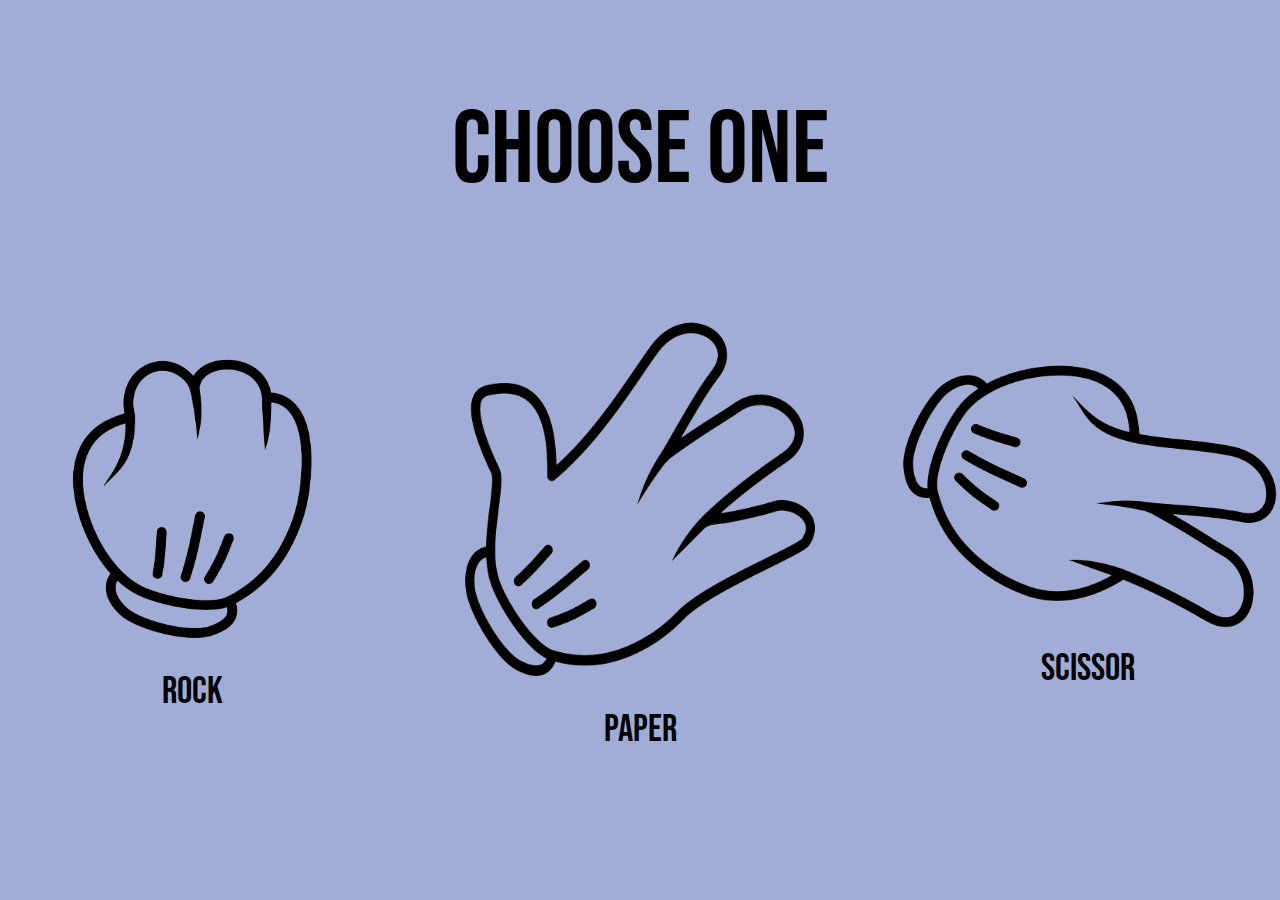
==== game.html @ 7f086169 "Add files via upload" ====
<!DOCTYPE html>
<html lang="en">
<head>
    <meta charset="UTF-8">
    <meta name="viewport" content="width=device-width, initial-scale=1.0">
    <title>Rock, Paper & Scissors</title>
    <link rel="preconnect" href="https://fonts.googleapis.com">
    <link rel="preconnect" href="https://fonts.gstatic.com" crossorigin>
    <link
        href="https://fonts.googleapis.com/css2?family=Bebas+Neue&family=Martel+Sans:wght@200;300;400;600;700;800;900&family=Merriweather:ital,wght@0,300;0,400;0,700;0,900;1,300;1,400;1,700;1,900&family=Playfair+Display:ital,wght@0,400..900;1,400..900&display=swap"
        rel="stylesheet">
    <link rel="stylesheet" href="style.css">
</head>
<body>
    <main>
        <p class="heading">Choose One</p>
        <div class="container">
            <div><img src="stone.png">
                <a id="rock" href="rock.html">Rock</a>
            </div>
            <div><img src="paper.png">
                <a id="paper" href="paper.html">Paper</a>
            </div>
            <div><img src="Scissor.png">
                <a id="scissor" href="scissor.html">Scissor</a>
            </div>
        </div>
    </main>
</body>
</html>
---- style.css ----
*{
    padding: 0;
    margin: 0;
}
body {
    background-color: rgb(162, 173, 215);
    font-family: "Bebas Neue", sans-serif;
    font-weight: 400;
    font-style: normal;
    padding: 5vh 0;
}

.heading {
    font-size: 8vw;
    margin: 5vh auto;
}

main {
    display: flex;
    flex-direction: column;
    justify-content: center;
    align-items: center;
    gap: 5vh;
}

button {
    background-color: #b6bcc2;
    border: 3px solid grey;
    border-radius: 2rem;
    cursor: pointer;
}

button a {
    color: black;
    text-decoration: none;
    font-size: 5vw;
    padding: 10px 10vw;
    font-family: "Bebas Neue", sans-serif;
    font-weight: 400;
    font-style: normal;
}

button:hover {
    background-color: rgb(222, 226, 231);
}

.container{
    width: 90vw;
    display: flex;
    gap: 5vw;
    justify-content: center;
    align-items: center;
    font-size: 3vw;
}
#container{
    width: 90vw;
    display: flex;
    gap: 5vw;
    justify-content: center;
    align-items: center;
    font-size: 3vw;
}

img{
    width: 30vw;
}
img{
    width: 30vw;
}
.container div a,p{
    display:block;
    text-decoration: none;
    text-align: center;
    cursor: pointer;
    color: black;
}

.container div a:hover{
    text-decoration: underline;
}
#container div a,p{
    display:block;
    text-decoration: none;
    text-align: center;
    cursor: pointer;
    color: black;
}
#container div{
    display:block;
    text-decoration: none;
    text-align: center;
    cursor: pointer;
    color: black;
}

#container div a:hover{
    text-decoration: underline;
}

#result{
    font-size: 3rem;
}
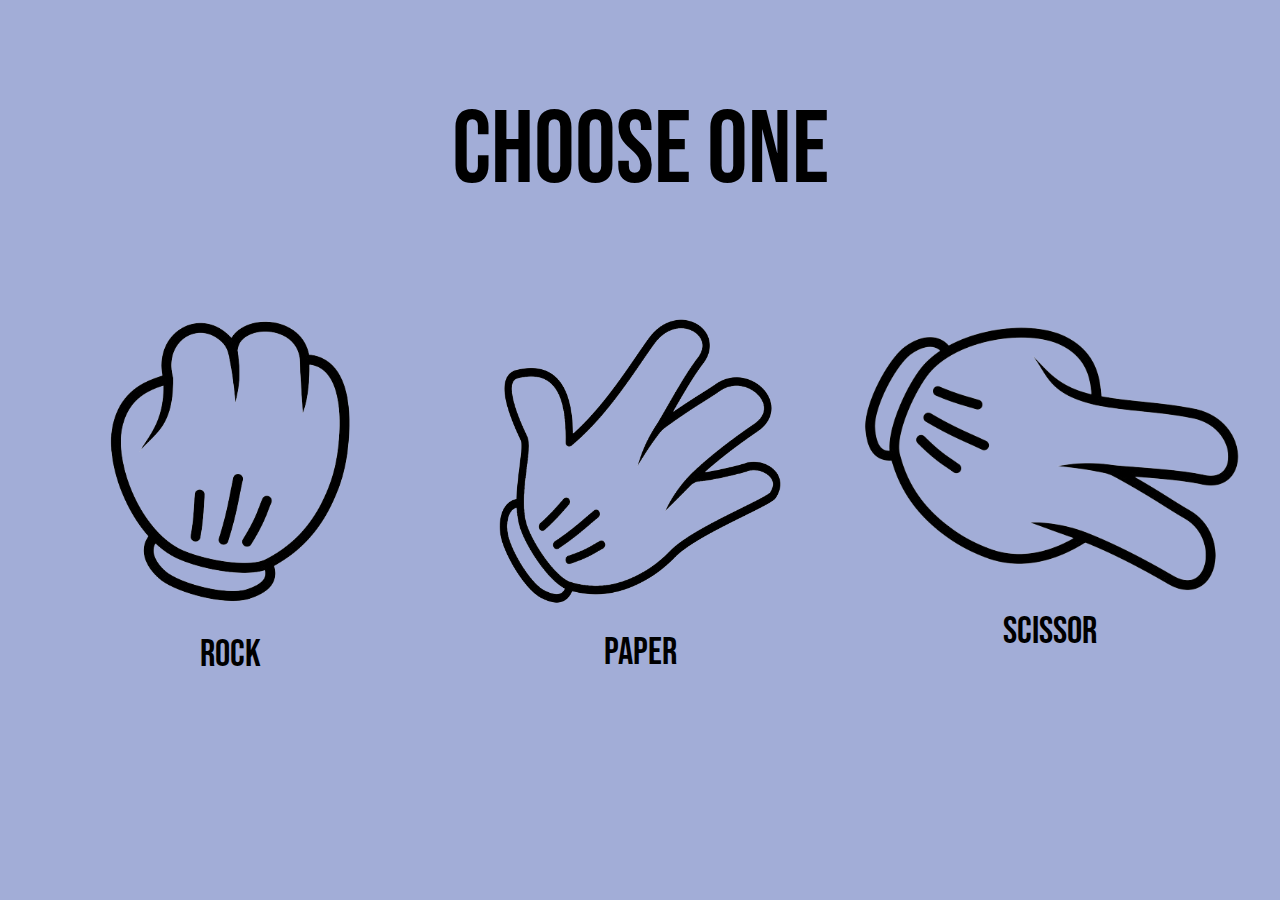
==== commit 4af66f61: "Try Again Button Added" ====
--- a/game.html
+++ b/game.html
@@ -18,7 +18,7 @@
             <div><img src="stone.png">
                 <a id="rock" href="rock.html">Rock</a>
             </div>
-            <div><img src="paper.png">
+            <div><img id="paper" src="paper.png">
                 <a id="paper" href="paper.html">Paper</a>
             </div>
             <div><img src="Scissor.png">
--- a/style.css
+++ b/style.css
@@ -99,4 +99,8 @@
 
 #result{
     font-size: 3rem;
+}
+
+#paper{
+    width: 24vw;
 }